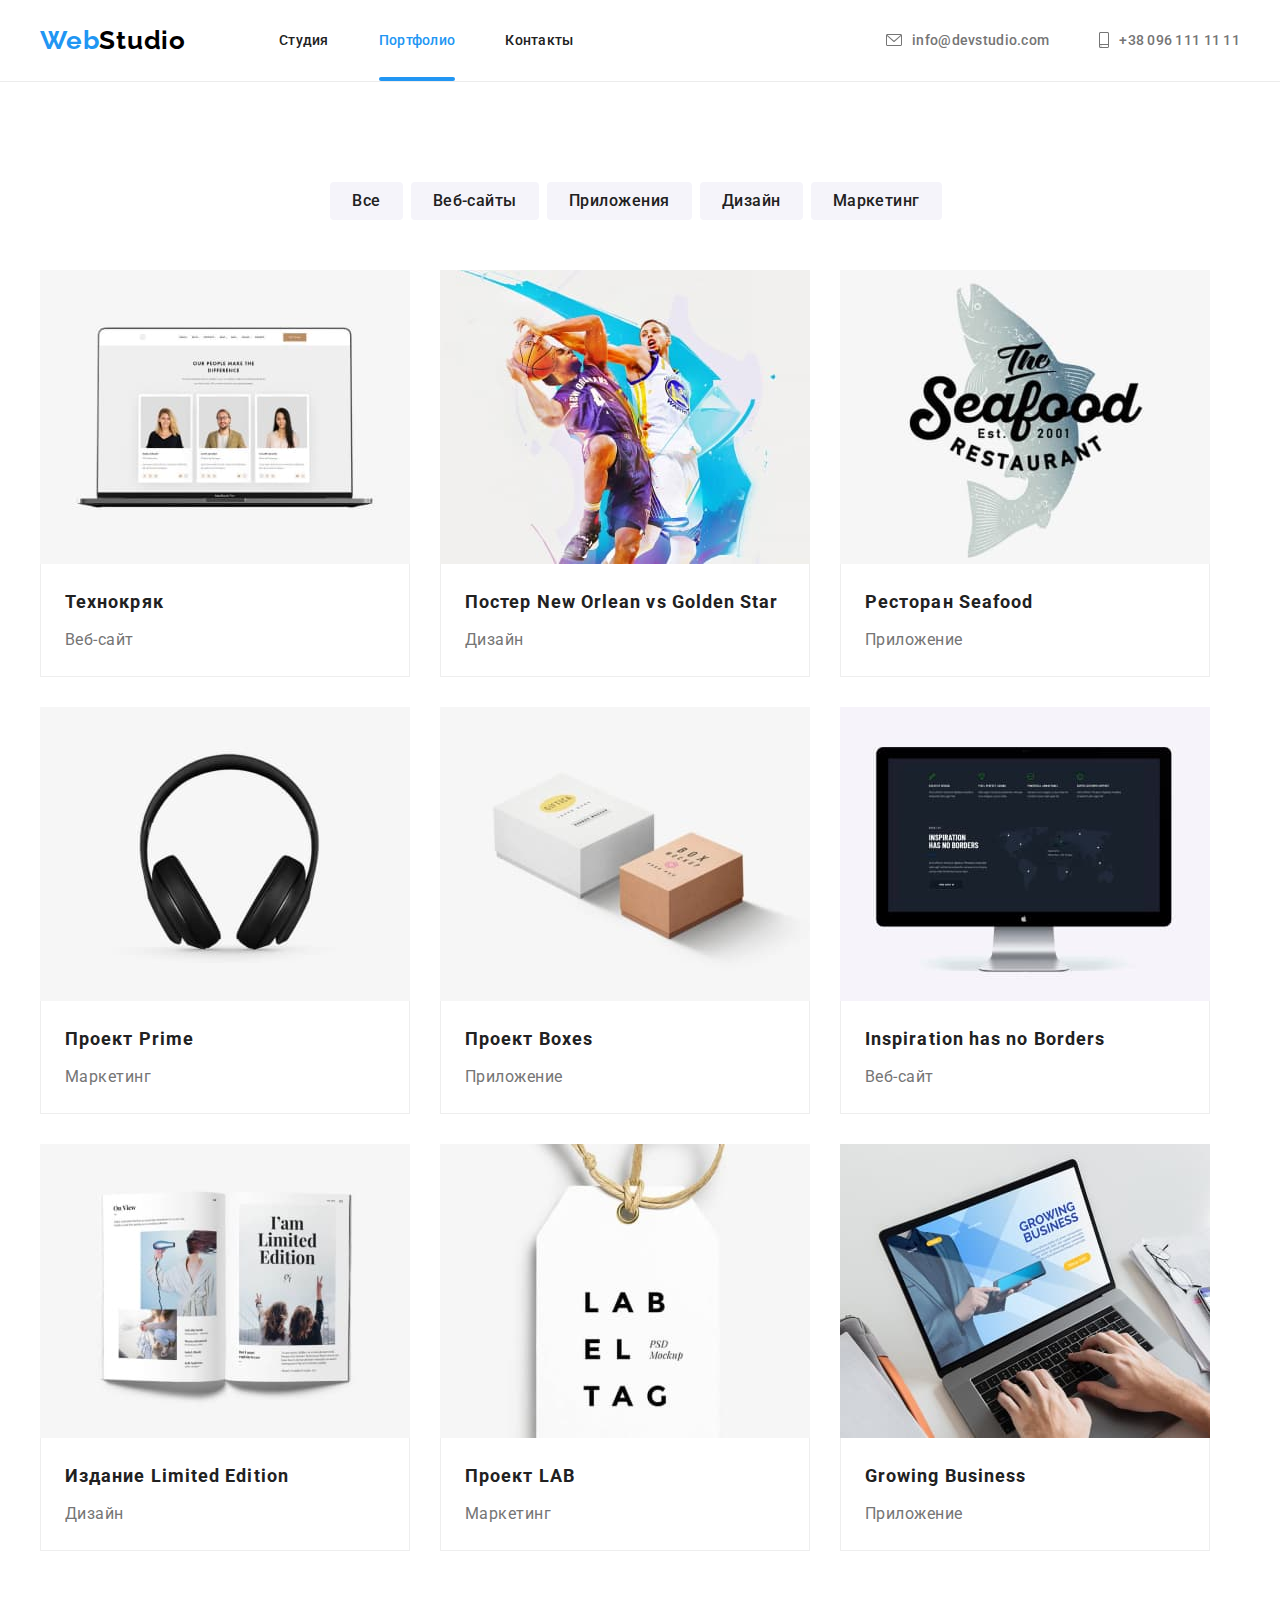
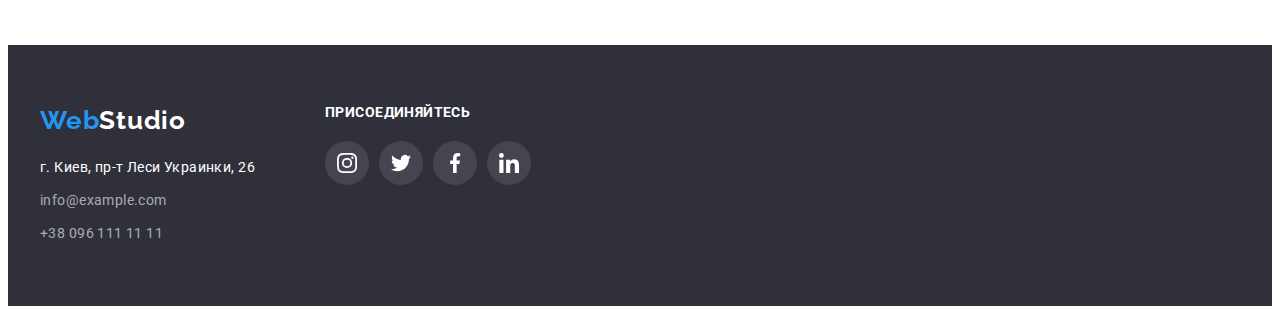
==== portfolio.html @ 254cec4d "added css to the email-us footer section" ====
<!DOCTYPE html>
<html lang="ru">
  <head>
    <meta charset="UTF-8" />
    <meta http-equiv="X-UA-Compatible" content="IE=edge" />
    <meta name="viewport" content="width=device-width, initial-scale=1.0" />
    <title>Document</title>
    <link
      href="https://fonts.googleapis.com/css2?family=Raleway:wght@700&family=Roboto:wght@400;500;700;900&display=swap"
      rel="stylesheet"
    />
    <link
      rel="stylesheet"
      href="https://cdnjs.cloudflare.com/ajax/libs/modern-normalize/1.1.0/modern-normalize.min.css"
      integrity="sha512-wpPYUAdjBVSE4KJnH1VR1HeZfpl1ub8YT/NKx4PuQ5NmX2tKuGu6U/JRp5y+Y8XG2tV+wKQpNHVUX03MfMFn9Q=="
      crossorigin="anonymous"
      referrerpolicy="no-referrer"
    />
    <link rel="stylesheet" href="./css/reset.css" />
    <link rel="stylesheet" href="./css/styles.css" />
  </head>
  <body>
    <!-- HEADER SECTION -->

    <header class="page-header portfolio-header">
      <!-- HEADER LOGO -->

      <div class="container main-menu">
        <a class="logo" href="./index.html"
          ><span class="logo-web">Web</span>Studio</a
        >

        <!-- HEADER MENU NAVIGATION   -->

        <nav>
          <ul class="site-nav list">
            <li class="item">
              <a href="./index.html" class="link site-nav-link">Студия</a>
            </li>
            <li class="item">
              <a href="./portfolio.html" class="link site-nav-link active"
                >Портфолио</a
              >
            </li>
            <li class="item">
              <a href="" class="link site-nav-link">Контакты</a>
            </li>
          </ul>
        </nav>

        <!-- HEADER CONTACTS SECTIONS -->

        <ul class="site-nav-contacts list">
          <li class="contacts-display">
            <a href="mailto:info@devstudio.com" class="link site-contacts-link">
              <svg class="icon-envelope">
                <use href="./images/icons.svg#icon-envelope"></use>
              </svg>
              info@devstudio.com</a
            >
          </li>
          <li class="contacts-display">
            <a href="tel:+380961111111" class="link site-contacts-link">
              <svg class="icon-smartphone">
                <use href="./images/icons.svg#icon-smartphone"></use>
              </svg>
              +38 096 111 11 11</a
            >
          </li>
        </ul>
      </div>
    </header>

    <!-- MAIN/UNIQUES WEBPAGE CONTENT -->

    <main>
      <section class="section">
        <!-- PORTFOLIO SECTION HEADER -->

        <div class="container">
          <!-- PORTFOLIO FILTERS -->

          <ul class="portfolio-button-container list">
            <li class="portfolio-button-item">
              <button class="portfolio-button" type="button">Все</button>
            </li>
            <li class="portfolio-button-item">
              <button class="portfolio-button" type="button">Веб-сайты</button>
            </li>
            <li class="portfolio-button-item">
              <button class="portfolio-button" type="button">Приложения</button>
            </li>
            <li class="portfolio-button-item">
              <button class="portfolio-button" type="button">Дизайн</button>
            </li>
            <li class="portfolio-button-item">
              <button class="portfolio-button" type="button">Маркетинг</button>
            </li>
          </ul>

          <!-- PORTFOLIO MAIN SECTION - WORK EXAMPLES -->

          <div class="flex-container">
            <ul class="flex-element-portfolio list">
              <li class="works">
                <div class="works-pictures">
                  <img
                    src="././images/portfolio/1-technokryak.jpg"
                    alt="Technokryak Website"
                    width="370"
                  />
                  <p class="works-overlay">
                    Lorem ipsum, dolor sit amet consectetur adipisicing elit.
                    Possimus sapiente deleniti nam aliquid fugiat officia
                    debitis, rem vitae quod tempore.
                  </p>
                </div>
                <div class="works-description">
                  <h2 class="works-title">Технокряк</h2>
                  <p class="works-text">Веб-сайт</p>
                </div>
              </li>
              <li class="works">
                <div class="works-pictures">
                  <img
                    src="././images/portfolio/2-poster.jpg"
                    alt="New Orlean vs Golden Star Poster Design"
                    width="370"
                  />
                  <p class="works-overlay">
                    Lorem ipsum, dolor sit amet consectetur adipisicing elit.
                    Possimus sapiente deleniti nam aliquid fugiat officia
                    debitis, rem vitae quod tempore.
                  </p>
                </div>
                <div class="works-description">
                  <h2 class="works-title">Постер New Orlean vs Golden Star</h2>
                  <p class="works-text">Дизайн</p>
                </div>
              </li>
              <li class="works">
                <div class="works-pictures">
                  <img
                    src="././images/portfolio/3-seafoodrest.jpg"
                    alt="Seafood Restaurant Application"
                    width="370"
                  />
                  <p class="works-overlay">
                    Lorem ipsum, dolor sit amet consectetur adipisicing elit.
                    Possimus sapiente deleniti nam aliquid fugiat officia
                    debitis, rem vitae quod tempore.
                  </p>
                </div>
                <div class="works-description">
                  <h2 class="works-title">Ресторан Seafood</h2>
                  <p class="works-text">Приложение</p>
                </div>
              </li>
              <li class="works">
                <div class="works-pictures">
                  <img
                    src="././images/portfolio/4-projectprime.jpg"
                    alt="Prime Project Marketing"
                    width="370"
                  />
                  <p class="works-overlay">
                    Lorem ipsum, dolor sit amet consectetur adipisicing elit.
                    Possimus sapiente deleniti nam aliquid fugiat officia
                    debitis, rem vitae quod tempore.
                  </p>
                </div>
                <div class="works-description">
                  <h2 class="works-title">Проект Prime</h2>
                  <p class="works-text">Маркетинг</p>
                </div>
              </li>
              <li class="works">
                <div class="works-pictures">
                  <img
                    src="././images/portfolio/5-projectboxes.jpg"
                    alt="Boxes Project Application"
                    width="370"
                  />
                  <p class="works-overlay">
                    Lorem ipsum, dolor sit amet consectetur adipisicing elit.
                    Possimus sapiente deleniti nam aliquid fugiat officia
                    debitis, rem vitae quod tempore.
                  </p>
                </div>
                <div class="works-description">
                  <h2 class="works-title">Проект Boxes</h2>
                  <p class="works-text">Приложение</p>
                </div>
              </li>
              <li class="works">
                <div class="works-pictures">
                  <img
                    src="././images/portfolio/6-inspiration.jpg"
                    alt="Inspiration has no Borders"
                    width="370"
                  />
                  <p class="works-overlay">
                    Lorem ipsum, dolor sit amet consectetur adipisicing elit.
                    Possimus sapiente deleniti nam aliquid fugiat officia
                    debitis, rem vitae quod tempore.
                  </p>
                </div>
                <div class="works-description">
                  <h2 class="works-title">Inspiration has no Borders</h2>
                  <p class="works-text">Веб-сайт</p>
                </div>
              </li>
              <li class="works">
                <div class="works-pictures">
                  <img
                    src="././images/portfolio/7-limitededition.jpg"
                    alt="Limited Edition Design"
                    width="370"
                  />
                  <p class="works-overlay">
                    Lorem ipsum, dolor sit amet consectetur adipisicing elit.
                    Possimus sapiente deleniti nam aliquid fugiat officia
                    debitis, rem vitae quod tempore.
                  </p>
                </div>
                <div class="works-description">
                  <h2 class="works-title">Издание Limited Edition</h2>
                  <p class="works-text">Дизайн</p>
                </div>
              </li>
              <li class="works">
                <div class="works-pictures">
                  <img
                    src="././images/portfolio/8-projectlab.jpg"
                    alt="LAB Project Marketing"
                    width="370"
                  />
                  <p class="works-overlay">
                    Lorem ipsum, dolor sit amet consectetur adipisicing elit.
                    Possimus sapiente deleniti nam aliquid fugiat officia
                    debitis, rem vitae quod tempore.
                  </p>
                </div>
                <div class="works-description">
                  <h2 class="works-title">Проект LAB</h2>
                  <p class="works-text">Маркетинг</p>
                </div>
              </li>
              <li class="works">
                <div class="works-pictures">
                  <img
                    src="././images/portfolio/9-business.jpg"
                    alt="Growing Business Application"
                    width="370"
                  />
                  <p class="works-overlay">
                    Lorem ipsum, dolor sit amet consectetur adipisicing elit.
                    Possimus sapiente deleniti nam aliquid fugiat officia
                    debitis, rem vitae quod tempore.
                  </p>
                </div>
                <div class="works-description">
                  <h2 class="works-title">Growing Business</h2>
                  <p class="works-text">Приложение</p>
                </div>
              </li>
            </ul>
          </div>
        </div>
      </section>
    </main>

    <!-- PAGE FOOTER SECTION-->

    <footer class="footer">
      <div class="container">
        <div class="footer-container">
          <div class="footer-address">
            <div class="logo-footer">
              <a class="logo" href=""
                ><span class="logo-web">Web</span
                ><span class="logo-studio-footer">Studio</span></a
              >
            </div>
            <address>
              <p class="contacts-items addess-footer">
                г. Киев, пр-т Леси Украинки, 26
              </p>
              <a
                class="contacts-items contacts-footer link"
                href="mailto:info@example.com"
                >info@example.com</a
              >
              <a
                class="contacts-items contacts-footer link"
                href="tel:+380961111111"
                >+38 096 111 11 11</a
              >
            </address>
          </div>

          <div>
            <p class="join-us-title">Присоединяйтесь</p>
            <ul class="join-us-list">
              <li class="join-us-item">
                <a
                  class="join-us-link"
                  href="https://www.instagram.com/"
                  target="_blank"
                  rel="noopener noreferrer"
                  aria-label="Instragram Icon"
                >
                  <svg class="join-us-icon">
                    <use href="./images/icons.svg#icon-instagram"></use>
                  </svg>
                </a>
              </li>
              <li class="join-us-item">
                <a
                  class="join-us-link"
                  href="https://twitter.com/?lang=en"
                  target="_blank"
                  rel="noopener noreferrer"
                  aria-label="Twitter Icon"
                >
                  <svg class="join-us-icon">
                    <use href="./images/icons.svg#icon-twitter"></use>
                  </svg>
                </a>
              </li>
              <li class="join-us-item">
                <a
                  class="join-us-link"
                  href="https://twitter.com/?lang=en"
                  target="_blank"
                  rel="noopener noreferrer"
                  aria-label="Facebook Icon"
                >
                  <svg class="join-us-icon">
                    <use href="./images/icons.svg#icon-facebook"></use>
                  </svg>
                </a>
              </li>
              <li class="join-us-item">
                <a
                  class="join-us-link"
                  href="https://www.linkedin.com/"
                  target="_blank"
                  rel="noopener noreferrer"
                  aria-label="LinkedIn Icon"
                >
                  <svg class="join-us-icon">
                    <use href="./images/icons.svg#icon-linkedin"></use>
                  </svg>
                </a>
              </li>
            </ul>
          </div>
        </div>
      </div>
    </footer>
  </body>
</html>
---- css/styles.css ----
:root {
  --primary-text-color: #757575;
  --secondary-text-color: #ffffff;
  --title-text-color: #212121;
  --accent-color: #2196f3;
  --primary-bgd-color: #ffffff;
  --secondary-bgd-color: #2f303a;
  --third-bgd-color: #f5f4fa;
}

/* --secondary-font-family: "Raleway", sans-serif; */

body {
  font-family: "Roboto", sans-serif;
  font-size: 14px;
  line-height: 1.7;
  letter-spacing: 0.03em;
  color: var(--primary-text-color);
  background-color: var(--primary-bgd-color);
  padding-top: 80px;
}

/* UTILITES */

.link {
  text-decoration: none;
  transition: color 250ms cubic-bezier(0.4, 0, 0.2, 1);
}

.link:hover,
.link:focus,
.link:active {
  color: var(--accent-color);
}

.list {
  list-style: none;
}

.list .active {
  color: var(--accent-color);
}

.visually-hidden {
  position: absolute;
  white-space: nowrap;
  width: 1px;
  height: 1px;
  overflow: hidden;
  border: 0;
  padding: 0;
  clip: rect(0 0 0 0);
  clip-path: inset(50%);
  margin: -1px;
}

.container {
  width: 1200px;
  padding-left: 15px;
  padding-right: 15px;
  margin-left: auto;
  margin-right: auto;
}

.main-menu {
  display: flex;
  align-items: center;
}

.section {
  padding-top: 94px;
  padding-bottom: 94px;
}

/* WEBSITE LOGO */

.logo {
  font-family: "Raleway", sans-serif;
  font-weight: 700;
  font-size: 26px;
  line-height: 1.2;
  letter-spacing: 0.03em;
  text-decoration: none;
  color: #000000;
}

.logo-web {
  color: var(--accent-color);
}

/* HEADER */

.page-header {
  position: fixed;
  top: 0;
  left: 0;
  width: 100%;
  min-height: 80px;
  background-color: var(--primary-bgd-color);
  z-index: 1;
}

/* WEBSITE NAVIGATION SECTION */

.site-nav {
  display: flex;
  margin-left: 93px;

  font-weight: 500;
  font-size: 14px;
  line-height: 1.2;
  letter-spacing: 0.02em;
  color: var(--title-text-color);
}

.site-nav .item:not(:last-child) {
  margin-right: 50px;
}

.item {
  position: relative;
}

.site-nav-link {
  position: relative;

  display: block;
  padding-top: 32px;
  padding-bottom: 32px;

  font-weight: 500;
  font-size: 14px;
  line-height: 1.2;
  letter-spacing: 0.02em;
  color: var(--title-text-color);
}

.site-nav-link.active:after {
  position: absolute;
  top: calc(100% - 4px);
  left: 0;

  content: "";
  width: 100%;
  height: 4px;
  border-radius: 4px;
  background-color: var(--accent-color);
}

/* WEBSITE CONTACTS SECTION */

.site-nav-contacts {
  display: flex;
  margin-left: auto;
}

.site-nav-contacts .contacts-display:not(:last-child) {
  margin-right: 50px;
}

.site-contacts-link {
  display: flex;
  align-items: center;

  font-weight: 500;
  font-size: 14px;
  line-height: 1.2;
  letter-spacing: 0.02em;
  color: var(--primary-text-color);
}

.icon-envelope {
  width: 16px;
  height: 12px;
  fill: currentColor;
  cursor: pointer;
  margin-right: 10px;
  transition: fill 250ms cubic-bezier(0.4, 0, 0.2, 1);
}

.icon-envelope:hover,
.icon-envelope:focus,
.icon-envelope:active {
  fill: var(--accent-color);
}

.icon-smartphone {
  width: 10px;
  height: 16px;
  fill: currentColor;
  margin-right: 10px;
  transition: fill 250ms cubic-bezier(0.4, 0, 0.2, 1);
}

.icon-smartphone:hover,
.icon-smartphone:focus,
.icon-smartphone:active {
  fill: var(--accent-color);
}

/* HERO SECTION */

.hero {
  max-width: 1600px;
  height: 600px;
  margin-left: auto;
  margin-right: auto;

  background-color: var(--secondary-bgd-color);
  background-image: linear-gradient(
      to right,
      rgba(47, 48, 58, 0.4),
      rgba(47, 48, 58, 0.4)
    ),
    url(../images/hero-background.jpg);
  background-repeat: no-repeat;
  background-position: center;
  background-size: cover;

  text-align: center;
  padding: 200px 0px;
}

.hero-title {
  max-width: 696px;
  text-align: center;

  font-weight: 900;
  font-size: 44px;
  line-height: 1.4;
  letter-spacing: 0.06em;
  text-transform: uppercase;
  color: var(--secondary-text-color);

  margin-bottom: 30px;
  margin: 0 auto;
}

.hero-button {
  font-family: inherit;
  font-size: 16px;
  line-height: 2;
  text-align: center;
  letter-spacing: 0.06em;
  color: var(--secondary-text-color);
  background-color: var(--accent-color);
  box-shadow: 0px 4px 4px rgba(0, 0, 0, 0.15);
  border: none;

  min-width: 200px;
  min-height: 50px;
  border-radius: 4px;
  padding: 10px 32px;
  margin-top: 30px;
  transition: box-shadow 250ms cubic-bezier(0.4, 0, 0.2, 1);
}

.hero-button:hover,
.hero-button:focus,
.hero-button:active {
  box-shadow: inset 0 0 5px 2px rgba(0, 0, 0, 0.3);
}

/* OUR STRONG SIDES SECTION */

.flex-container {
  display: flex;
  flex-wrap: wrap;
  background-color: var(--primary-bgd-color);
  padding-left: 0;
}

.flex-element {
  width: 270px;
  margin-right: 30px;
}

.flex-element:first-child {
  margin-left: 0;
}

.flex-element:last-child {
  margin-right: 0;
}

.whatwedo-icons {
  display: flex;
  justify-content: center;
  align-items: center;
  width: 270px;
  height: 120px;
  background-color: var(--third-bgd-color);
  margin-bottom: 30px;
}

.whatwedo-icons-item {
  display: block;
  align-items: center;
  align-content: center;
  width: 70px;
  height: 70px;
}

.subsection-title {
  font-weight: 700;
  font-size: 14px;
  line-height: 1.14;
  letter-spacing: 0.03em;
  text-transform: uppercase;
  color: var(--title-text-color);
  margin-bottom: 10px;
}

/* WHAT WE DO SECTION */

.whatwedo {
  padding-bottom: 94px;
}

.section-title {
  font-weight: 700;
  font-size: 36px;
  line-height: 1.2;
  letter-spacing: 0.03em;
  color: var(--title-text-color);

  text-align: center;
  margin-bottom: 50px;
}

.whatwedo-list {
  display: flex;
}

.whatwedo-list {
  margin-right: 30px;
}

.whatwedo-pictures:not(:last-child) {
  margin-right: 30px;
}

.whatwedo-pictures {
  position: relative;
}

.whatwedo-layer {
  position: absolute;
  right: 0;
  bottom: 0;
  width: 100%;
  min-height: 70px;
  background-color: rgba(47, 48, 58, 0.8);
}

.whatwedo-layer-text {
  text-align: center;
  font-weight: 700;
  font-size: 14px;
  line-height: 1.14;
  letter-spacing: 0.03em;
  text-transform: uppercase;
  color: var(--secondary-text-color);
  padding: 27px 82px;
}

/* OUR TEAM SECTION */

.team {
  background-color: var(--third-bgd-color);
}

.flex-element-team {
  min-width: 270px;
  min-height: 428px;
  margin-right: 30px;
  box-shadow: 0px 1px 3px rgba(0, 0, 0, 0.12), 0px 1px 1px rgba(0, 0, 0, 0.14),
    0px 2px 1px rgba(0, 0, 0, 0.2);
  border-radius: 0px 0px 4px 4px;
  background-color: var(--primary-bgd-color);
}

.flex-element-team:last-child {
  margin-right: 0;
}

.team-description {
  text-align: center;
  padding: 30px 32px;
}

.team-names {
  font-weight: 500;
  font-size: 16px;
  line-height: 1.2;
  letter-spacing: 0.03em;
  color: var(--title-text-color);
  margin-bottom: 10px;
}

.team-professions {
  font-size: 16px;
  line-height: 1.2;
  letter-spacing: 0.03em;
  color: var(--primary-text-color);
  margin-bottom: 16px;
}
/* SOCIAL LINKS */

.team-social {
  display: flex;
  justify-content: center;
}

.team-item {
  display: flex;
  justify-content: center;
  margin-right: 10px;
}

.team-item:last-child {
  margin-right: 0;
}

.team-link {
  display: flex;
  justify-content: center;
  align-items: center;
  width: 44px;
  height: 44px;
  color: #afb1b8;
  border-radius: 50%;
  text-decoration: none;
  cursor: pointer;
  transition: color 250ms cubic-bezier(0.4, 0, 0.2, 1),
    fill 250ms cubic-bezier(0.4, 0, 0.2, 1),
    background-color 250ms cubic-bezier(0.4, 0, 0.2, 1);
}

.team-icon {
  width: 20px;
  height: 20px;
  fill: currentColor;
  cursor: pointer;
}

.team-link:hover,
.team-link:focus,
.team-link:active {
  color: var(--secondary-text-color);
  fill: var(--secondary-text-color);
  background-color: var(--accent-color);
}

/* OUR CUSTOMERS SECTION */

.customers-list {
  display: flex;
  justify-content: center;
  align-items: center;
  padding-left: auto;
  padding-right: auto;
}

.customers-items {
  margin-right: 30px;
}

.customers-items:last-child {
  margin-right: 0;
}

.customers-link {
  display: flex;
  justify-content: center;
  align-items: center;
  width: 170px;
  height: 92px;
  color: #afb1b8;
  border: 1px solid #afb1b8;
  border-radius: 4px;
  cursor: pointer;
  transition: color 250ms cubic-bezier(0.4, 0, 0.2, 1),
    border 250ms cubic-bezier(0.4, 0, 0.2, 1);
}

.customers-link:hover,
.customers-link:focus,
.customers-link:active {
  color: var(--accent-color);
  border: 1px solid var(--accent-color);
}

.customers-icon {
  width: 106px;
  height: 60px;
  fill: currentColor;
}

/* PAGE FOOTER SECTION */

.footer {
  background-color: var(--secondary-bgd-color);
  padding-top: 60px;
  padding-bottom: 60px;
}

.footer-container {
  display: flex;
  justify-content: flex-start;
  align-items: flex-start;
}

.footer-address {
  margin-right: 70px;
}

.logo-footer {
  margin-bottom: 20px;
}

.logo-studio-footer {
  color: var(--secondary-text-color);
}

.addess-footer {
  font-style: normal;
  font-size: 14px;
  line-height: 1.7;
  letter-spacing: 0.03em;
  color: var(--secondary-text-color);
  margin-bottom: 9px;
}

.contacts-items {
  display: block;
  margin-bottom: 9px;
}

.contacts-items:last-child {
  margin-bottom: 0;
}

.contacts-footer {
  font-style: normal;
  font-size: 14px;
  line-height: 1.7;
  letter-spacing: 0.03em;
  color: rgba(255, 255, 255, 0.6);
}

/* FOOTER JOIN US SECTION */

.join-us-title {
  font-weight: 700;
  font-size: 14px;
  line-height: 1.14;
  letter-spacing: 0.03em;
  text-transform: uppercase;
  color: var(--secondary-text-color);
  margin-bottom: 20px;
}

.join-us-list {
  display: flex;
  justify-content: flex-start;
}

.join-us-item {
  margin-right: 10px;
}

.join-us-item:last-child {
  margin-right: 0;
}

.join-us-link {
  display: flex;
  justify-content: center;
  align-items: center;
  width: 44px;
  height: 44px;
  background: rgba(255, 255, 255, 0.1);
  color: #ffffff;
  border-radius: 50%;
  text-decoration: none;
  cursor: pointer;
  transition: background-color 250ms cubic-bezier(0.4, 0, 0.2, 1);
}

.join-us-link:hover,
.join-us-link:focus,
.join-us-link:active {
  background-color: var(--accent-color);
}

.join-us-icon {
  width: 20px;
  height: 20px;
  fill: currentColor;
  cursor: pointer;
}

/* PORTFOLIO PAGE SECTION */

.portfolio-header {
  border-bottom: 1px solid #ececec;
}

.portfolio-button-container {
  display: flex;
  justify-content: center;
  margin-bottom: 50px;
}

.portfolio-button-item {
  margin-right: 8px;
}

.portfolio-button {
  font-family: "Roboto", sans-serif;
  font-weight: 500;
  font-size: 16px;
  line-height: 1.6;
  text-align: center;
  letter-spacing: 0.03em;
  color: var(--title-text-color);
  background-color: var(--third-bgd-color);
  border: none;
  border-radius: 4px;
  cursor: pointer;

  padding: 6px 22px;

  transition: background-color 250ms cubic-bezier(0.4, 0, 0.2, 1),
    color 250ms cubic-bezier(0.4, 0, 0.2, 1),
    box-shadow 250ms cubic-bezier(0.4, 0, 0.2, 1);
}

.portfolio-button:hover,
.portfolio-button:focus,
.portfolio-button:active {
  background-color: var(--accent-color);
  color: #ffffff;
  box-shadow: 0px 3px 1px rgba(0, 0, 0, 0.1), 0px 1px 2px rgba(0, 0, 0, 0.08),
    0px 2px 2px rgba(0, 0, 0, 0.12);
}

.portfolio-button-text {
  font-weight: 500;
  font-size: 16px;
  line-height: 1.6;
  text-align: center;
  letter-spacing: 0.03em;
  color: var(--title-text-color);
}

.flex-element-portfolio {
  display: flex;
  flex-wrap: wrap;
  margin-right: 30px;
}

.flex-element-portfolio:last-child {
  margin-right: 0;
}

.works {
  margin-right: 30px;
  cursor: pointer;
  transition: box-shadow 250ms cubic-bezier(0.4, 0, 0.2, 1);
}

.works:nth-child(-n + 6) {
  margin-bottom: 30px;
}

.works:nth-child(3n + 3) {
  margin-right: 0;
}

.works:hover {
  box-shadow: 0px 1px 1px rgba(0, 0, 0, 0.12), 0px 4px 4px rgba(0, 0, 0, 0.06),
    1px 4px 6px rgba(0, 0, 0, 0.16);
}

/* ----- WORKS OVERLAY START ----- */

.works-pictures {
  position: relative;
  overflow: hidden;
}

.works-pictures:hover .works-overlay {
  transform: translateY(0);
}

.works-overlay {
  position: absolute;
  top: 0;
  left: 0;
  width: 370px;
  height: 100%;

  background: rgba(33, 150, 243, 0.9);
  font-size: 18px;
  line-height: 1.5;
  letter-spacing: 0.03em;
  color: var(--secondary-text-color);
  padding: 63px 24px;

  transform: translateY(100%);
  transition: transform 250ms cubic-bezier(0.4, 0, 0.2, 1);
}

/* ----- WORKS OVERLAY END ----- */

.works-description {
  padding: 20px 24px;
  border-right: 1px solid #eeeeee;
  border-left: 1px solid #eeeeee;
  border-bottom: 1px solid #eeeeee;
}

.works-title {
  font-family: "Roboto", sans-serif;
  font-weight: 700;
  font-size: 18px;
  line-height: 2;
  letter-spacing: 0.06em;
  color: var(--title-text-color);
  margin-bottom: 4px;
}

.works-text {
  font-family: "Roboto", sans-serif;
  font-size: 16px;
  line-height: 2;
  letter-spacing: 0.03em;
  color: var(--primary-text-color);
}

/* MODAL WINDOW "MAKE AN ORDER" */

/* .backdrop {
  position: fixed;
  top: 0;
  left: 0;
  width: 100%;
  height: 100%;
  background-color: rgba(0, 0, 0, 0.2);
  opacity: 1;
  transition: opacity 250ms cubic-bezier(0.4, 0, 0.2, 1);
}

.backdrop.is-hidden {
  opacity: 0;
  visibility: hidden;
  pointer-events: none;
}

.modal {
  position: absolute;
  top: 50%;
  left: 50%;
  transform: translate(-50%, -50%);
  width: 528px;
  height: 581px;

  background: #ffffff;
  box-shadow: 0px 1px 3px rgba(0, 0, 0, 0.12), 0px 1px 1px rgba(0, 0, 0, 0.14),
    0px 2px 1px rgba(0, 0, 0, 0.2);
  border-radius: 4px;
}

.modal-close-button {
  position: absolute;
  top: 8px;
  left: 490px;
  width: 30px;
  height: 30px;
  display: flex;
  justify-content: center;
  align-items: center;

  fill: #000000;
  background-color: var(--primary-bgd-color);
  border: 1px solid rgba(0, 0, 0, 0.1);
  border-radius: 50%;

  transition: fill 250ms cubic-bezier(0.4, 0, 0.2, 1),
    background-color 250ms cubic-bezier(0.4, 0, 0.2, 1),
    border 250ms cubic-bezier(0.4, 0, 0.2, 1);
}

.modal-close-button:hover,
.modal-close-button:focus,
.modal-close-button:active {
  fill: var(--secondary-text-color);
  background-color: var(--accent-color);
  border: var(--accent-color);
} */

/* ALTERNATIVE MODAL WINDOW "MAKE AN ORDER" */

.backdrop {
  position: fixed;
  top: 0;
  left: 0;
  height: 100vh;
  width: 100vw;
  display: flex;
  justify-content: center;
  align-items: center;

  background-color: rgba(0, 0, 0, 0.2);

  opacity: 1;
  transition: opacity 250ms cubic-bezier(0.4, 0, 0.2, 1),
    visibility 250ms cubic-bezier(0.4, 0, 0.2, 1);
}

.backdrop.is-hidden {
  opacity: 0;
  visibility: hidden;
  pointer-events: none;
}

.modal {
  position: relative;
  width: 528px;
  height: 581px;

  background: #ffffff;
  box-shadow: 0px 1px 3px rgba(0, 0, 0, 0.12), 0px 1px 1px rgba(0, 0, 0, 0.14),
    0px 2px 1px rgba(0, 0, 0, 0.2);
  border-radius: 4px;
}

.modal-close-button {
  position: absolute;
  top: 8px;
  right: 8px;
  width: 30px;
  height: 30px;
  display: flex;
  justify-content: center;
  align-items: center;

  fill: #000000;
  background-color: var(--primary-bgd-color);
  border: 1px solid rgba(0, 0, 0, 0.1);
  border-radius: 50%;

  transition: fill 250ms cubic-bezier(0.4, 0, 0.2, 1),
    background-color 250ms cubic-bezier(0.4, 0, 0.2, 1),
    border 250ms cubic-bezier(0.4, 0, 0.2, 1);
}

.modal-close-button:hover,
.modal-close-button:focus,
.modal-close-button:active {
  fill: var(--secondary-text-color);
  background-color: var(--accent-color);
  border: var(--accent-color);
}

.icon-close-button {
  width: 18px;
  height: 18px;
}
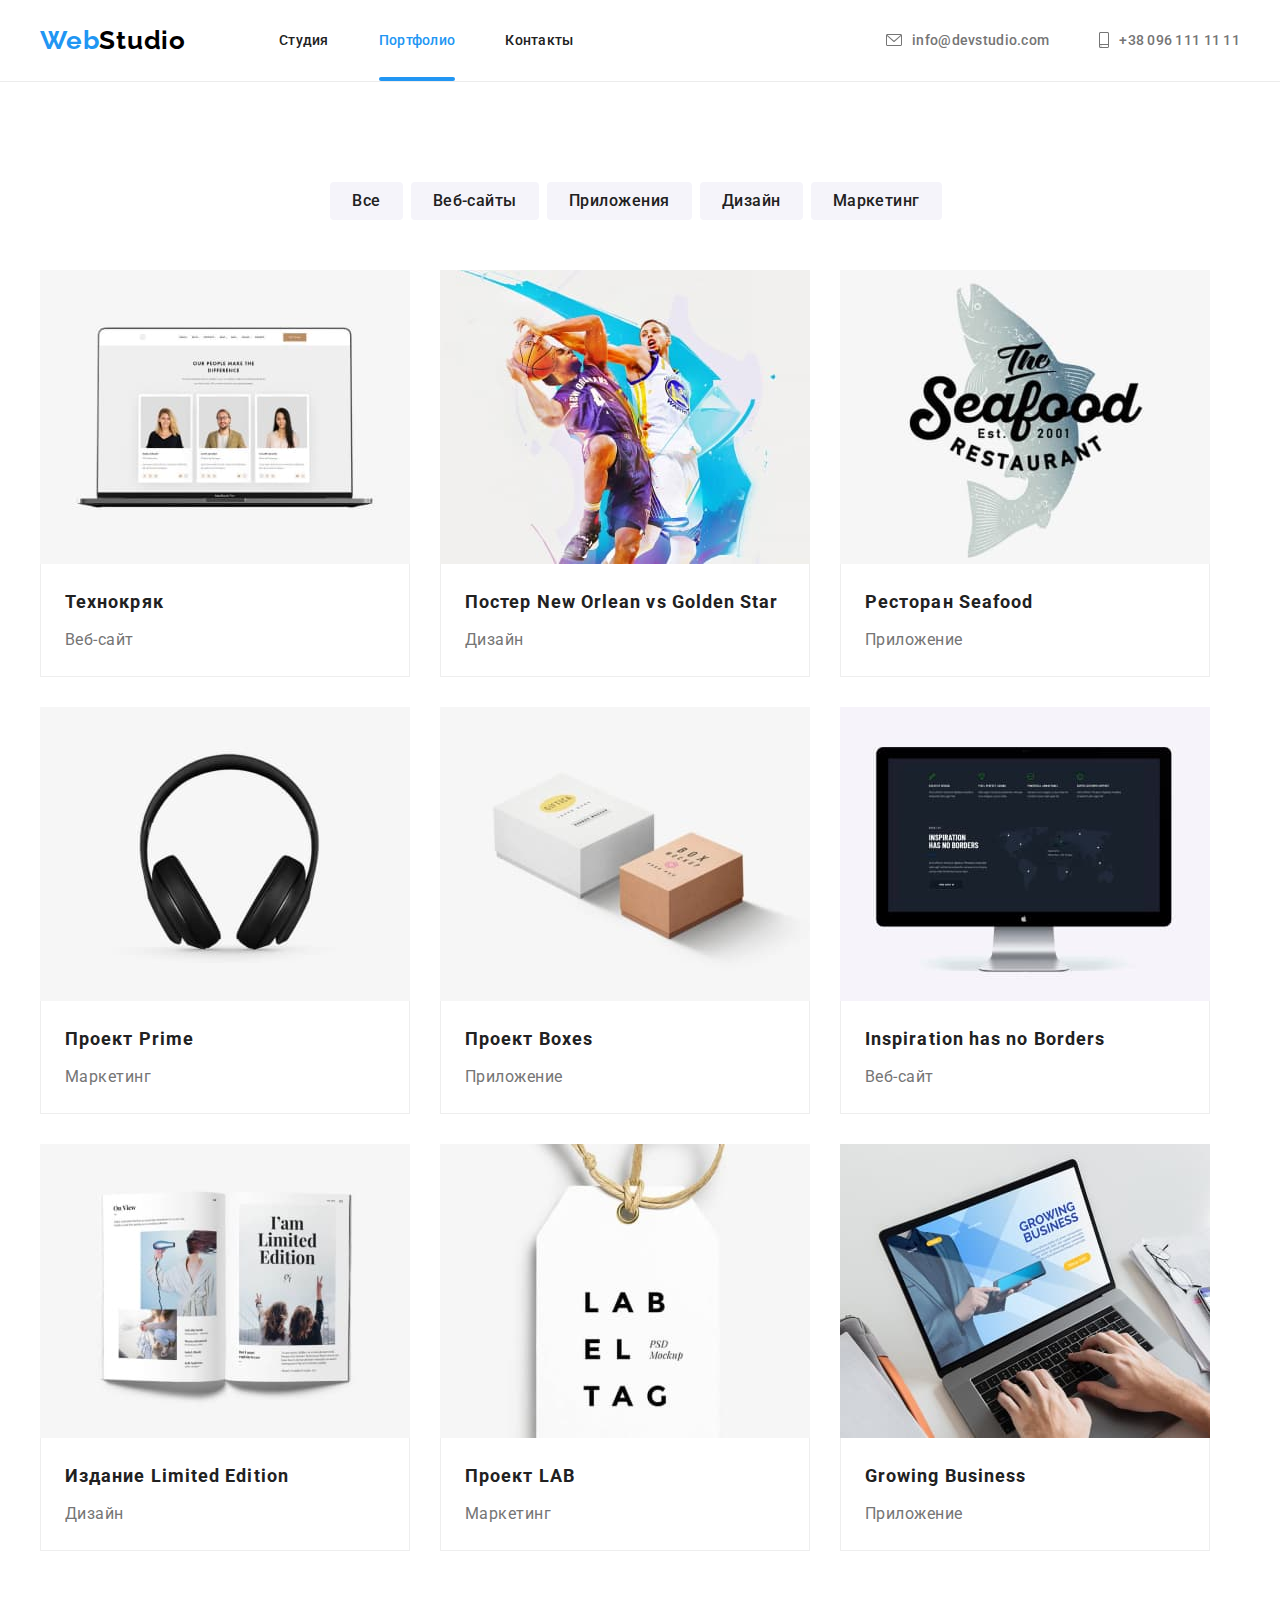
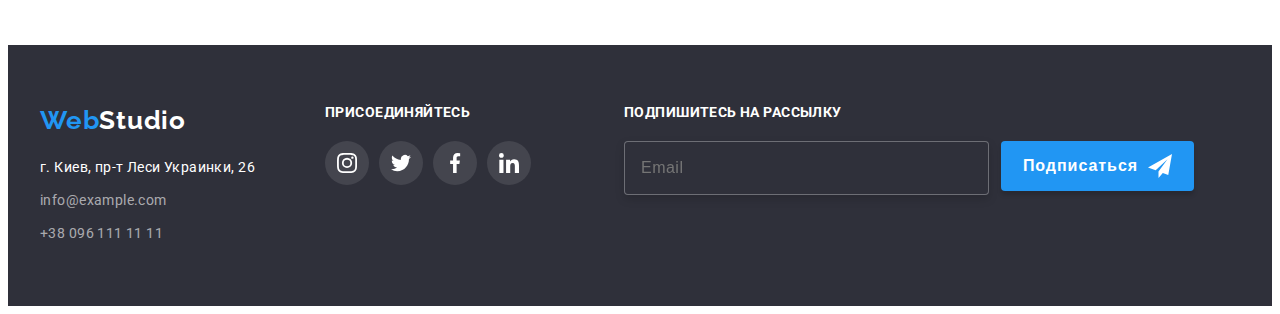
==== commit 169e26bd: "added the sign-up section to the portfolio" ====
--- a/portfolio.html
+++ b/portfolio.html
@@ -299,6 +299,8 @@
             </address>
           </div>
 
+          <!-- FOOTER JOIN US SECTION -->
+
           <div>
             <p class="join-us-title">Присоединяйтесь</p>
             <ul class="join-us-list">
@@ -356,6 +358,27 @@
               </li>
             </ul>
           </div>
+
+          <!-- SIGN UP FOOTER -->
+
+          <div class="sign-up-section">
+            <p class="sign-up-title">Подпишитесь на рассылку</p>
+            <div class="sign-up-field">
+              <input
+                class="sign-up-input"
+                type="email"
+                name="email"
+                placeholder="Email"
+                autocomplete="off"
+              />
+              <button class="sign-up-button">
+                Подписаться
+                <svg class="sign-up-icon">
+                  <use href="./images/icons.svg#icon-telegram"></use>
+                </svg>
+              </button>
+            </div>
+          </div>
         </div>
       </div>
     </footer>
--- a/css/styles.css
+++ b/css/styles.css
@@ -601,6 +601,86 @@
   cursor: pointer;
 }
 
+/* <!-- SIGN UP FOOTER --> */
+
+.sign-up-section {
+  display: block;
+  /* justify-content: flex-start;
+  align-items: flex-start; */
+  width: 570px;
+  height: 86px;
+  margin-left: 93px;
+}
+
+.sign-up-title {
+  width: 219px;
+  height: 16px;
+  font-weight: 700;
+  font-size: 14px;
+  line-height: 1.14;
+  letter-spacing: 0.03em;
+  text-transform: uppercase;
+  color: var(--secondary-text-color);
+  margin-bottom: 20px;
+}
+
+.sign-up-field {
+  display: flex;
+  justify-content: center;
+  align-items: flex-start;
+}
+
+.sign-up-input {
+  width: 358px;
+  height: 50px;
+  font-size: 16px;
+  line-height: 1.25;
+  letter-spacing: 0.03em;
+  color: rgba(255, 255, 255, 0.6);
+  background-color: var(--secondary-bgd-color);
+  border: 1px solid rgba(255, 255, 255, 0.3);
+  filter: drop-shadow(0px 4px 4px rgba(0, 0, 0, 0.15));
+  border-radius: 4px;
+  padding-left: 16px;
+}
+
+.sign-up-input:focus-within {
+  border: 1px solid var(--third-bgd-color);
+}
+
+.sign-up-button {
+  display: flex;
+  justify-content: center;
+  align-items: center;
+  width: 200px;
+  height: 50px;
+  font-weight: 700;
+  font-size: 16px;
+  line-height: 1.87;
+  letter-spacing: 0.06em;
+  color: var(--secondary-text-color);
+  background: var(--accent-color);
+  box-shadow: 0px 4px 4px rgba(0, 0, 0, 0.15);
+  border: none;
+  border-radius: 4px;
+  cursor: pointer;
+  margin-left: 12px;
+}
+
+.sign-up-icon {
+  width: 24px;
+  height: 24px;
+  fill: var(--secondary-text-color);
+  background-color: var(--accent-color);
+  margin-left: 10px;
+}
+
+.sign-up-button:hover,
+.sign-up-button:focus,
+.sign-up-button:active {
+  box-shadow: inset 0 0 5px 2px rgba(0, 0, 0, 0.3);
+}
+
 /* PORTFOLIO PAGE SECTION */
 
 .portfolio-header {
@@ -869,3 +949,157 @@
   width: 18px;
   height: 18px;
 }
+
+/* <!-- MODAL SUBMIT FORM --> */
+
+.modal-form {
+  width: 448px;
+  margin: 40px;
+}
+
+.modal-header {
+  width: 448px;
+  height: 23px;
+  text-align: center;
+  font-weight: 700;
+  font-size: 20px;
+  line-height: 1.15;
+  letter-spacing: 0.03em;
+  color: var(--title-text-color);
+  margin-bottom: 11px;
+}
+
+.modal-label {
+  display: block;
+  font-size: 12px;
+  line-height: 1.17;
+  letter-spacing: 0.01em;
+  color: var(--primary-text-color);
+}
+
+.modal-field {
+  position: relative;
+  display: flex;
+  justify-content: flex-start;
+  align-content: flex-start;
+  width: 448px;
+  height: 40px;
+  border: 1px solid rgba(33, 33, 33, 0.2);
+  border-radius: 4px;
+  margin-top: 4px;
+  margin-bottom: 10px;
+}
+
+.modal-input {
+  width: 448px;
+  height: 40px;
+  border: 1px solid rgba(33, 33, 33, 0.2);
+  border-radius: 4px;
+  padding-left: 30px;
+}
+
+.modal-input:focus-within,
+.modal-icon:focus-within {
+  color: var(--accent-color);
+  fill: var(--accent-color);
+  border: solid var(--accent-color);
+}
+
+.modal-icon {
+  position: absolute;
+  top: 50%;
+  left: 12px;
+  display: inline-block;
+  width: 18px;
+  height: 18px;
+  fill: var(--title-text-color);
+  transform: translateY(-50%);
+}
+
+.modal-field-comment {
+  display: flex;
+  justify-content: flex-start;
+  align-content: flex-start;
+  width: 448px;
+  height: 120px;
+  border: 1px solid rgba(33, 33, 33, 0.2);
+  border-radius: 4px;
+  padding: 12px 16px;
+  margin-top: 4px;
+  margin-bottom: 20px;
+  resize: none;
+}
+
+.modal-checkbox {
+  display: flex;
+  justify-content: center;
+  align-items: center;
+  margin-bottom: 30px;
+}
+
+.checkbox-icon {
+  display: block;
+  width: 16px;
+  height: 15px;
+  /* background-color: orange; */
+  background-image: url(../images/icon-checked.svg);
+  border: 1px solid var(--title-text-color);
+  border-radius: 2px;
+  margin-right: 7px;
+}
+
+.checkbox:checked + .checkbox-icon {
+  background-color: var(--accent-color);
+  background-origin: border-box;
+  border-color: var(--accent-color);
+}
+
+.terms {
+  text-decoration-line: underline;
+  color: var(--accent-color);
+  cursor: pointer;
+  margin-left: 4px;
+}
+
+.terms:hover {
+  font-weight: 700;
+}
+
+.modal-button {
+  display: flex;
+  justify-content: center;
+  align-items: center;
+  width: 200px;
+  height: 50px;
+  font-weight: 700;
+  font-size: 16px;
+  line-height: 1.87;
+  letter-spacing: 0.06em;
+
+  color: var(--secondary-text-color);
+  background: var(--accent-color);
+  box-shadow: 0px 4px 4px rgba(0, 0, 0, 0.15);
+  border: solid var(--accent-color);
+  border-radius: 4px;
+
+  padding: 10px 56px;
+  margin-right: 124px;
+  margin-left: 124px;
+}
+
+.modal-button:hover,
+.modal-button:focus,
+.modal-button:active {
+  box-shadow: 0px 4px 4px rgba(0, 0, 0, 0.15);
+}
+
+.modal-field:focus-within {
+  color: var(--accent-color);
+  fill: var(--accent-color);
+  border: 1px solid var(--accent-color);
+}
+
+.modal-field:hover {
+  color: var(--accent-color);
+  cursor: pointer;
+}
